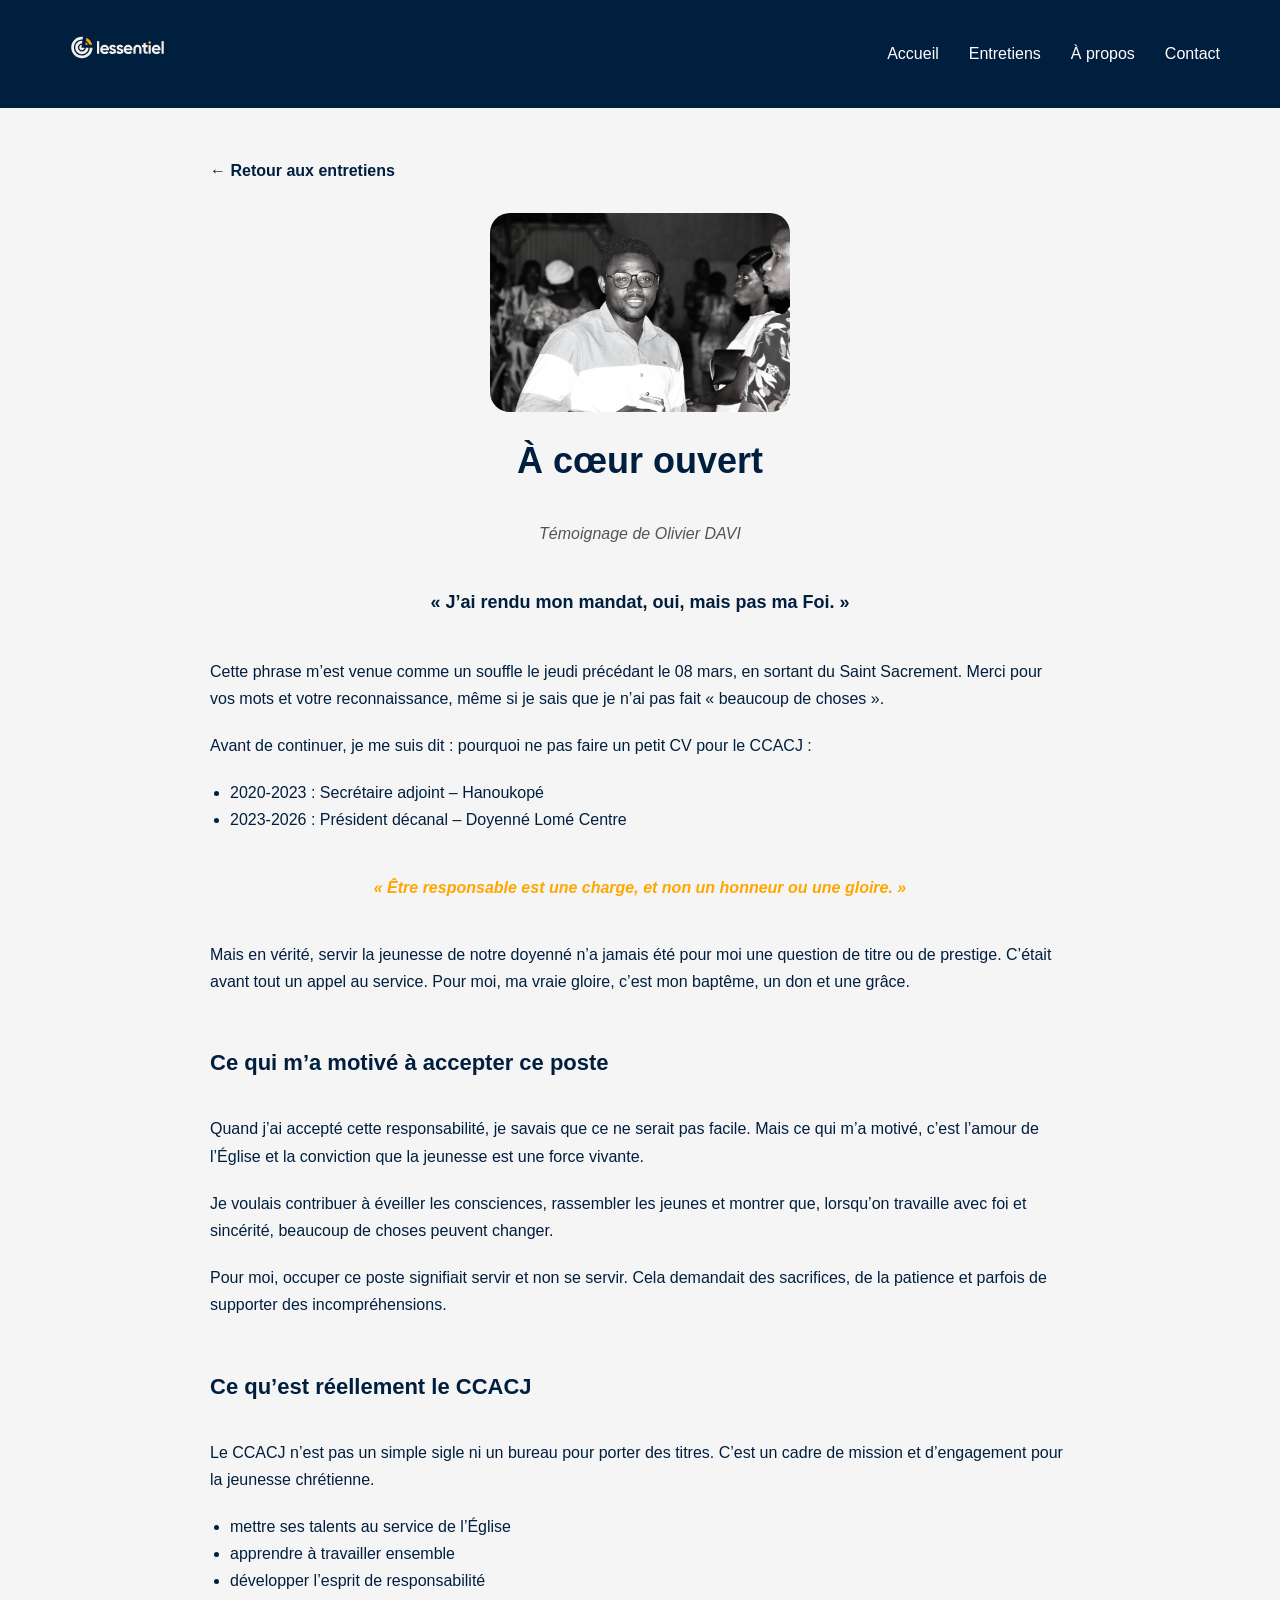
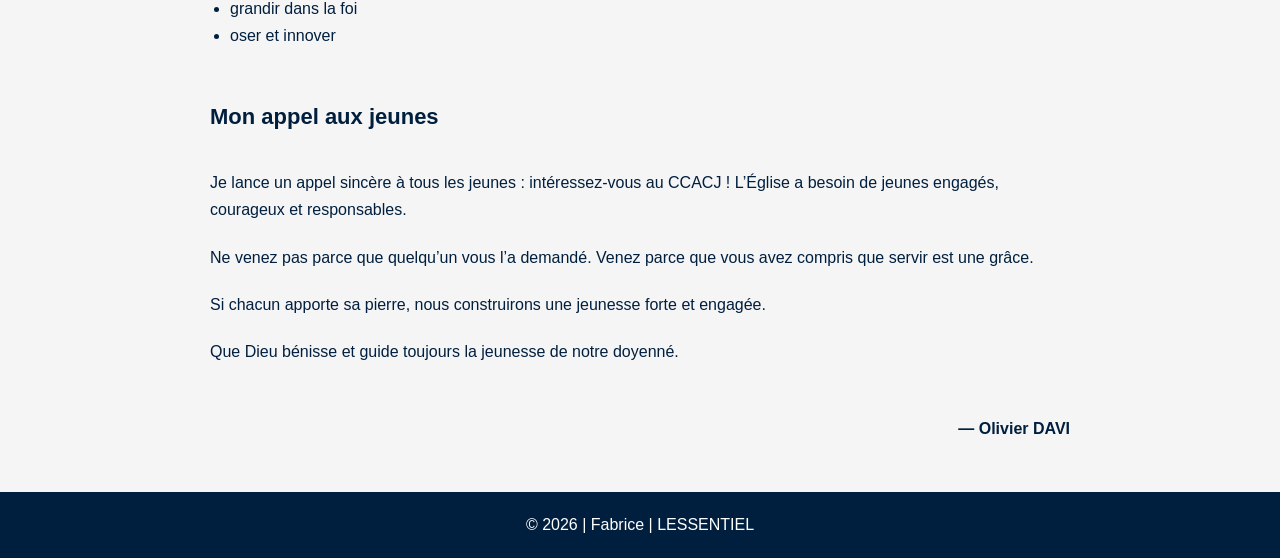
==== entretien-olivier.html @ 6717116d "Add files via upload" ====
<!DOCTYPE html>
<html lang="fr">
<head>
    <meta charset="UTF-8">
    <meta name="viewport" content="width=device-width, initial-scale=1.0">
    <title>Entretien – Olivier DAVI | LESSENTIEL</title>
    <link rel="stylesheet" href="style.css">
</head>
<body>

<header>
    <div class="logo">
        <a href="index.html"><img src="lessentiellogosvg 1.svg" alt="Logo LESSENTIEL"></a>
    </div>

    <nav>
        <ul class="nav-links">
            <li><a href="index.html#Accueil">Accueil</a></li>
            <li><a href="index.html#Entretiens">Entretiens</a></li>
            <li><a href="index.html#apropos">À propos</a></li>
            <li><a href="index.html#Contact">Contact</a></li>
        </ul>
        <div class="burger">
            <div class="line1"></div>
            <div class="line2"></div>
            <div class="line3"></div>
        </div>
    </nav>
</header>

<section class="article">
    <a href="index.html#Entretiens" class="back-btn">← Retour aux entretiens</a>

    <div class="article-content">
        <img src="olivier.jpeg" alt="Portrait de Olivier Davi" class="article-img">

        <h1>À cœur ouvert</h1>
        <p class="meta">Témoignage de Olivier DAVI</p>

        <p class="intro">« J’ai rendu mon mandat, oui, mais pas ma Foi. »</p>

        <p>Cette phrase m’est venue comme un souffle le jeudi précédant le 08 mars, en sortant du Saint Sacrement. Merci pour vos mots et votre reconnaissance, même si je sais que je n’ai pas fait « beaucoup de choses ».</p>

        <p>Avant de continuer, je me suis dit : pourquoi ne pas faire un petit CV pour le CCACJ :</p>
        <ul>
            <li>2020-2023 : Secrétaire adjoint – Hanoukopé</li>
            <li>2023-2026 : Président décanal – Doyenné Lomé Centre</li>
        </ul>

        <p class="highlight">« Être responsable est une charge, et non un honneur ou une gloire. »</p>
        <p>Mais en vérité, servir la jeunesse de notre doyenné n’a jamais été pour moi une question de titre ou de prestige. C’était avant tout un appel au service. Pour moi, ma vraie gloire, c’est mon baptême, un don et une grâce.</p>

        <h3 class="section-title">Ce qui m’a motivé à accepter ce poste</h3>
        <p>Quand j’ai accepté cette responsabilité, je savais que ce ne serait pas facile. Mais ce qui m’a motivé, c’est l’amour de l’Église et la conviction que la jeunesse est une force vivante.</p>
        <p>Je voulais contribuer à éveiller les consciences, rassembler les jeunes et montrer que, lorsqu’on travaille avec foi et sincérité, beaucoup de choses peuvent changer.</p>
        <p>Pour moi, occuper ce poste signifiait servir et non se servir. Cela demandait des sacrifices, de la patience et parfois de supporter des incompréhensions.</p>

        <h3 class="section-title">Ce qu’est réellement le CCACJ</h3>
        <p>Le CCACJ n’est pas un simple sigle ni un bureau pour porter des titres. C’est un cadre de mission et d’engagement pour la jeunesse chrétienne.</p>
        <ul>
            <li>mettre ses talents au service de l’Église</li>
            <li>apprendre à travailler ensemble</li>
            <li>développer l’esprit de responsabilité</li>
            <li>grandir dans la foi</li>
            <li>oser et innover</li>
        </ul>

        <h3 class="section-title">Mon appel aux jeunes</h3>
        <p>Je lance un appel sincère à tous les jeunes : intéressez-vous au CCACJ ! L’Église a besoin de jeunes engagés, courageux et responsables.</p>
        <p>Ne venez pas parce que quelqu’un vous l’a demandé. Venez parce que vous avez compris que servir est une grâce.</p>
        <p>Si chacun apporte sa pierre, nous construirons une jeunesse forte et engagée.</p>
        <p>Que Dieu bénisse et guide toujours la jeunesse de notre doyenné.</p>

        <p class="signature">— Olivier DAVI</p>
    </div>
</section>

<footer>
    <p>© 2026 | Fabrice | LESSENTIEL</p>
</footer>

<script src="script.js"></script>
</body>
</html>
---- style.css ----
/* ================= RESET ================= */
* {
    margin: 0;
    padding: 0;
    box-sizing: border-box;
}

body {
    font-family: 'Montserrat', sans-serif;
    background: #f5f5f5;
    color: #001f3f;
    line-height: 1.6;
}

/* ================= HEADER ================= */
header {
    display: flex;
    justify-content: space-between;
    align-items: center;
    padding: 20px 60px;
    background: #001f3f;
    color: #fff;
    position: relative;
    z-index: 1000;
}

.logo img {
    height: 60px;
}

/* NAVIGATION DESKTOP */
nav ul {
    display: flex;
    list-style: none;
    gap: 30px;
    flex-direction: row;
    position: static;
    height: auto;
    width: auto;
    background: none;
    align-items: center;
    justify-content: flex-end;
    padding: 0;
}

nav a {
    color: white;
    text-decoration: none;
    position: relative;
}

nav a::after {
    content: "";
    position: absolute;
    width: 0;
    height: 2px;
    background: #ffa700;
    left: 0;
    bottom: -5px;
    transition: 0.3s;
}

nav a:hover::after {
    width: 100%;
}

/* BURGER MENU (mobile) */
.burger {
    display: none;
    flex-direction: column;
    justify-content: space-between;
    width: 25px;
    height: 20px;
    cursor: pointer;
    z-index: 10001;
}

.burger div {
    width: 100%;
    height: 3px;
    background: white;
    border-radius: 2px;
    transition: all 0.3s ease;
}

/* ================= HERO ================= */
.hero {
    height: 90vh;
    background: url('maqaccueil.jpg') center/cover no-repeat;
    display: flex;
    justify-content: center;
    align-items: center;
    text-align: center;
    color: #fff;
    position: relative;
    padding: 0 20px;
}

.hero::before {
    content: "";
    position: absolute;
    width: 100%;
    height: 100%;
    background: rgba(0,31,63,0.7);
    z-index: 1;
}

.hero-content {
    position: relative;
    z-index: 2;
}

.hero h1 {
    font-size: 64px;
    text-transform: uppercase;
}

.hero p {
    margin: 20px 0;
}

.btn {
    background: #ffa700;
    padding: 14px 30px;
    border-radius: 50px;
    text-decoration: none;
    color: #001f3f;
    transition: 0.3s;
}

.btn:hover {
    background: white;
    transform: translateY(-2px);
}

/* ================= CARDS ================= */
.cards {
    display: flex;
    gap: 30px;
    flex-wrap: wrap;
    justify-content: center;
    padding: 20px;
    max-width: 1200px;
    margin: auto;
}

.card {
    background: white;
    width: 300px;
    border-radius: 20px;
    overflow: hidden;
    transition: 0.3s;
    box-shadow: 0 15px 40px rgba(0,0,0,0.06);
}

.card:hover {
    transform: translateY(-10px) scale(1.02);
}

.card img {
    width: 100%;
    height: 200px;
    object-fit: cover;
}

.card-content {
    padding: 20px;
}

.card a {
    color: #ffa700;
}

/* ================= ABOUT ================= */
.about {
    background: #001f3f;
    color: white;
    border-radius: 30px;
    display: flex;
    gap: 50px;
    align-items: center;
    flex-wrap: wrap;
    padding: 50px 40px;
    max-width: 1200px;
    margin: auto;
}

.ap {
    display: flex;
    justify-content: center;
    width: 100%;
    color: #ffa700;
    font-size: 28px;
    margin-bottom: 20px;
}

.bloctext {
    flex: 1;
    padding: 20px;
    min-width: 250px;
}

.blocimage {
    flex: 1;
    display: flex;
    justify-content: center;
    align-items: center;
    min-width: 250px;
}

.blocimage img {
    max-width: 300px;
    border-radius: 20px;
}

/* ================= CONTACT ================= */
.contact-title, .section-title {
    text-align: center;
    font-size: 32px;
    margin-bottom: 30px;
}

.contact-subtitle {
    text-align: center;
    margin-bottom: 40px;
    color: #555;
}

.contact-container {
    display: flex;
    gap: 50px;
    justify-content: center;
    align-items: flex-start;
    flex-wrap: wrap;
    padding: 0 20px;
    max-width: 1200px;
    margin: auto;
}

.contact-info {
    flex: 1;
    min-width: 250px;
}

.contact-form {
    flex: 1;
    min-width: 250px;
    background: white;
    padding: 30px;
    border-radius: 15px;
}

input, textarea {
    width: 100%;
    padding: 12px;
    margin-top: 5px;
    border-radius: 8px;
    border: 1px solid #ddd;
}

button {
    margin-top: 15px;
    width: 100%;
    padding: 12px;
    border: none;
    background: #001f3f;
    color: white;
    border-radius: 30px;
}

/* ================= ARTICLE ================= */
.article {
    padding: 50px 20px;
    max-width: 900px;
    margin: auto;
}

.article-content {
    display: flex;
    flex-direction: column;
    gap: 20px;
}

.article-img {
    width: 300px;
    max-width: 100%;
    border-radius: 20px;
    margin: auto;
    display: block;
}

.article h1 {
    font-size: 36px;
    text-align: center;
    color: #001f3f;
    margin-bottom: 10px;
}

.article .meta {
    text-align: center;
    color: #555;
    font-style: italic;
}

.article .intro {
    font-weight: bold;
    font-size: 18px;
    text-align: center;
    margin: 20px 0;
}

.article p, .article ul {
    font-size: 16px;
    line-height: 1.7;
    color: #001f3f;
}

.article ul {
    margin-left: 20px;
    list-style: disc;
}

.article .highlight {
    font-style: italic;
    font-weight: bold;
    color: #ffa700;
    margin: 20px 0;
    text-align: center;
}

.article .section-title {
    font-size: 22px;
    color: #001f3f;
    margin: 30px 0 15px;
    text-align: left;
}

.article .signature {
    font-weight: bold;
    text-align: right;
    margin-top: 30px;
    font-size: 16px;
}

.back-btn {
    display: inline-block;
    margin-bottom: 30px;
    color: #001f3f;
    text-decoration: none;
    font-weight: bold;
}

.back-btn:hover {
    color: #ffa700;
}

/* ================= FOOTER ================= */
footer {
    background: #001f3f;
    color: white;
    text-align: center;
    padding: 20px;
}

/* ================= RESPONSIVE ================= */
@media(max-width:768px){
    header { flex-direction: row; justify-content: space-between; padding: 20px 30px; }

    .burger { display: flex; }

    nav ul {
        flex-direction: column;
        position: fixed;
        top: 0;
        right: 0;
        height: 100vh;
        width: 60%;
        background: #001f3f;
        align-items: center;
        justify-content: center;
        gap: 40px;
        transform: translateX(100%);
        transition: transform 0.3s ease-in-out;
        padding-top: 100px;
        z-index: 10000;
    }

    .nav-active { transform: translateX(0); }
    .toggle .line1 { transform: rotate(-45deg) translate(-5px, 6px); }
    .toggle .line2 { opacity: 0; }
    .toggle .line3 { transform: rotate(45deg) translate(-5px, -6px); }

    /* ABOUT IMAGE CENTERED */
    .about { flex-direction: column; text-align: center; padding: 30px 20px; }
    .blocimage { justify-content: center; margin-top: 20px; }

    /* ARTICLE */
    .article { padding: 30px 15px; }
    .article h1 { font-size: 28px; }
    .article .intro { font-size: 16px; }
    .article .section-title { font-size: 20px; text-align: left; }
    .article .signature { text-align: center; }
}
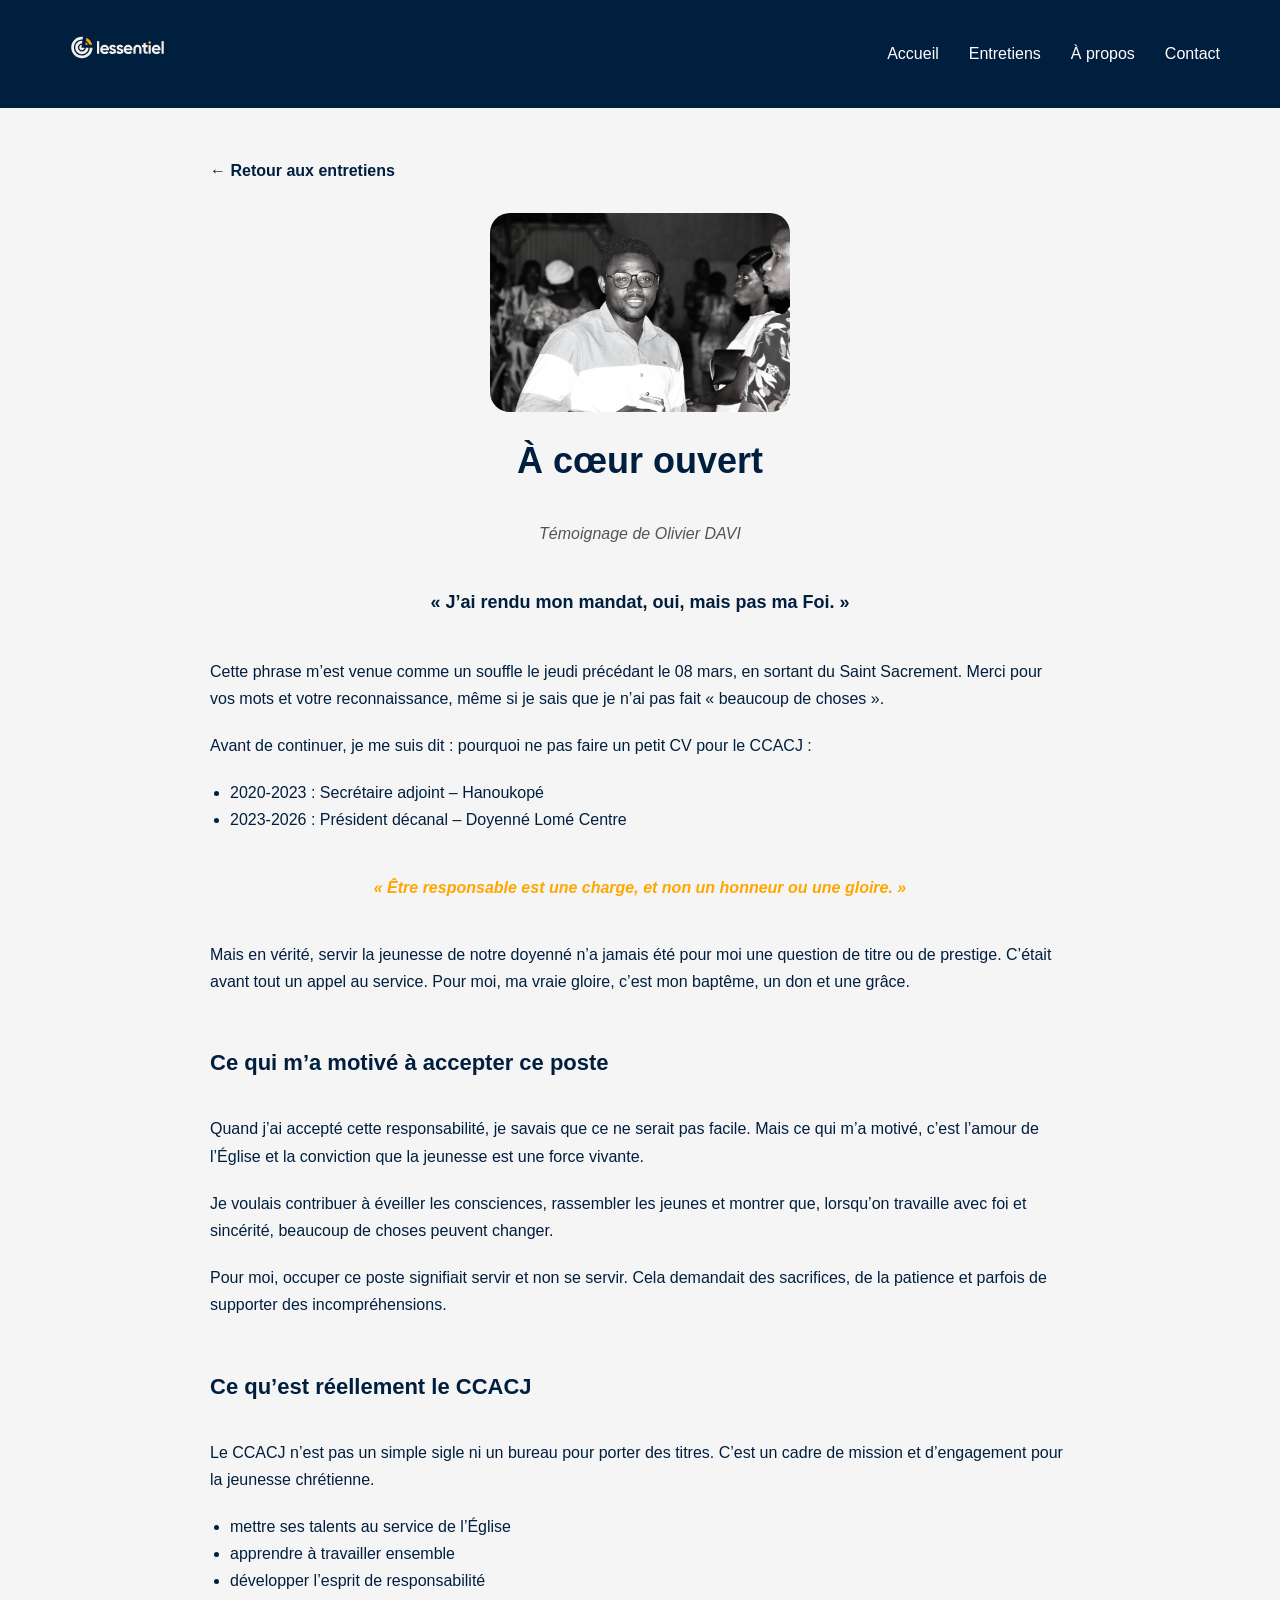
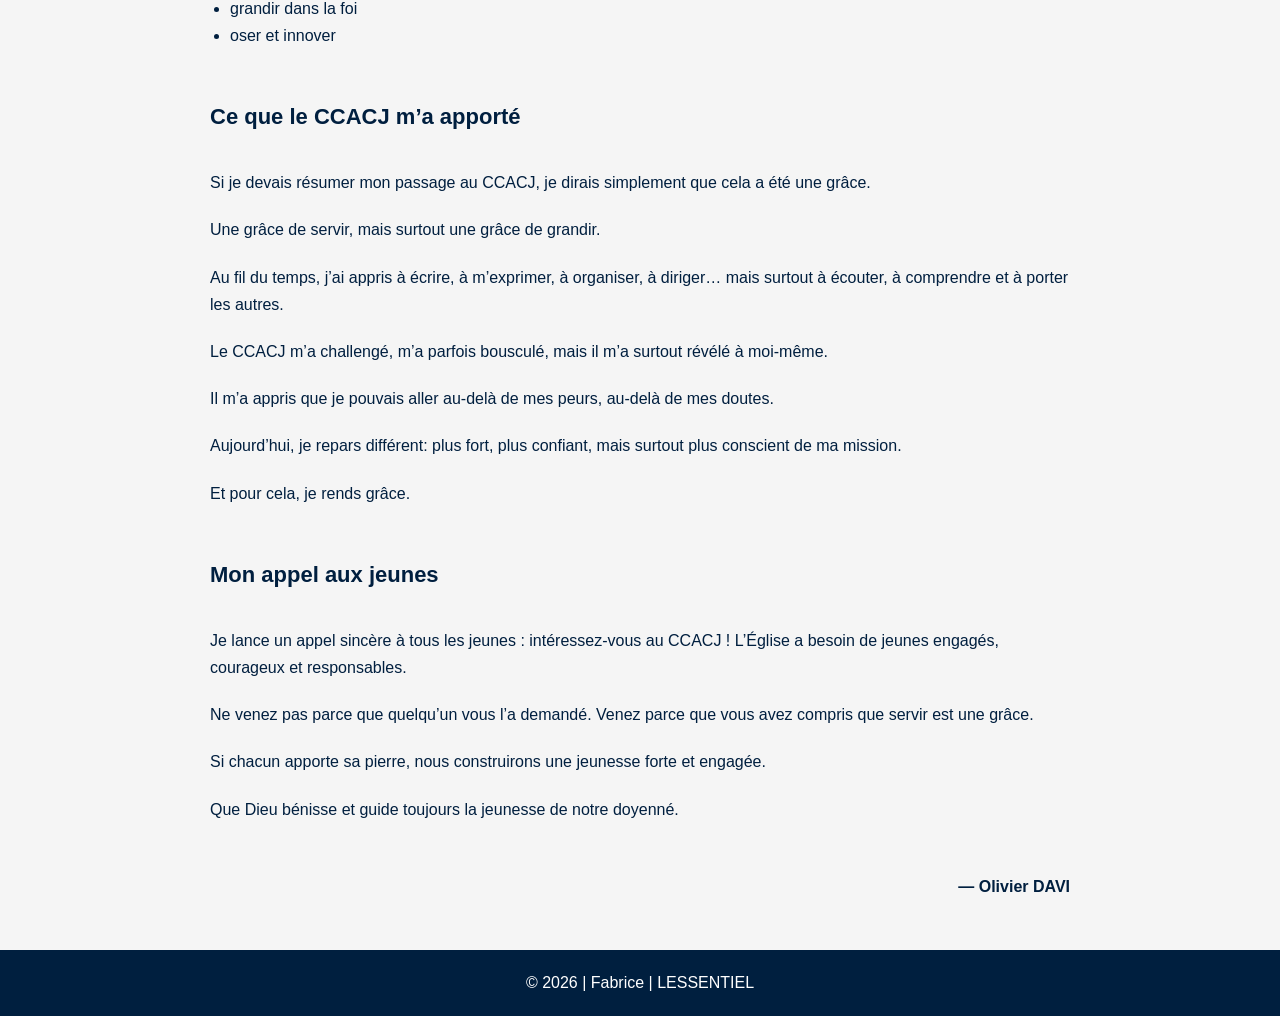
==== commit 7dcd54d3: "Update entretien-olivier.html" ====
--- a/entretien-olivier.html
+++ b/entretien-olivier.html
@@ -64,6 +64,15 @@
             <li>grandir dans la foi</li>
             <li>oser et innover</li>
         </ul>
+        
+        <h3 class="section-title"> Ce que le CCACJ m’a apporté</h3>
+        <p>Si je devais résumer mon passage au CCACJ, je dirais simplement que cela a été une grâce.</p>
+        <p>Une grâce de servir, mais surtout une grâce de grandir.</p>
+        <p>Au fil du temps, j’ai appris à écrire, à m’exprimer, à organiser, à diriger… mais surtout à écouter, à comprendre et à porter les autres.</p>
+        <p>Le CCACJ m’a challengé, m’a parfois bousculé, mais il m’a surtout révélé à moi-même.</p>
+         <p>Il m’a appris que je pouvais aller au-delà de mes peurs, au-delà de mes doutes.</p>
+         <p>Aujourd’hui, je repars différent: plus fort, plus confiant, mais surtout plus conscient de ma mission.</p>
+         <p>Et pour cela, je rends grâce.</p>
 
         <h3 class="section-title">Mon appel aux jeunes</h3>
         <p>Je lance un appel sincère à tous les jeunes : intéressez-vous au CCACJ ! L’Église a besoin de jeunes engagés, courageux et responsables.</p>
@@ -81,4 +90,4 @@
 
 <script src="script.js"></script>
 </body>
-</html>+</html>
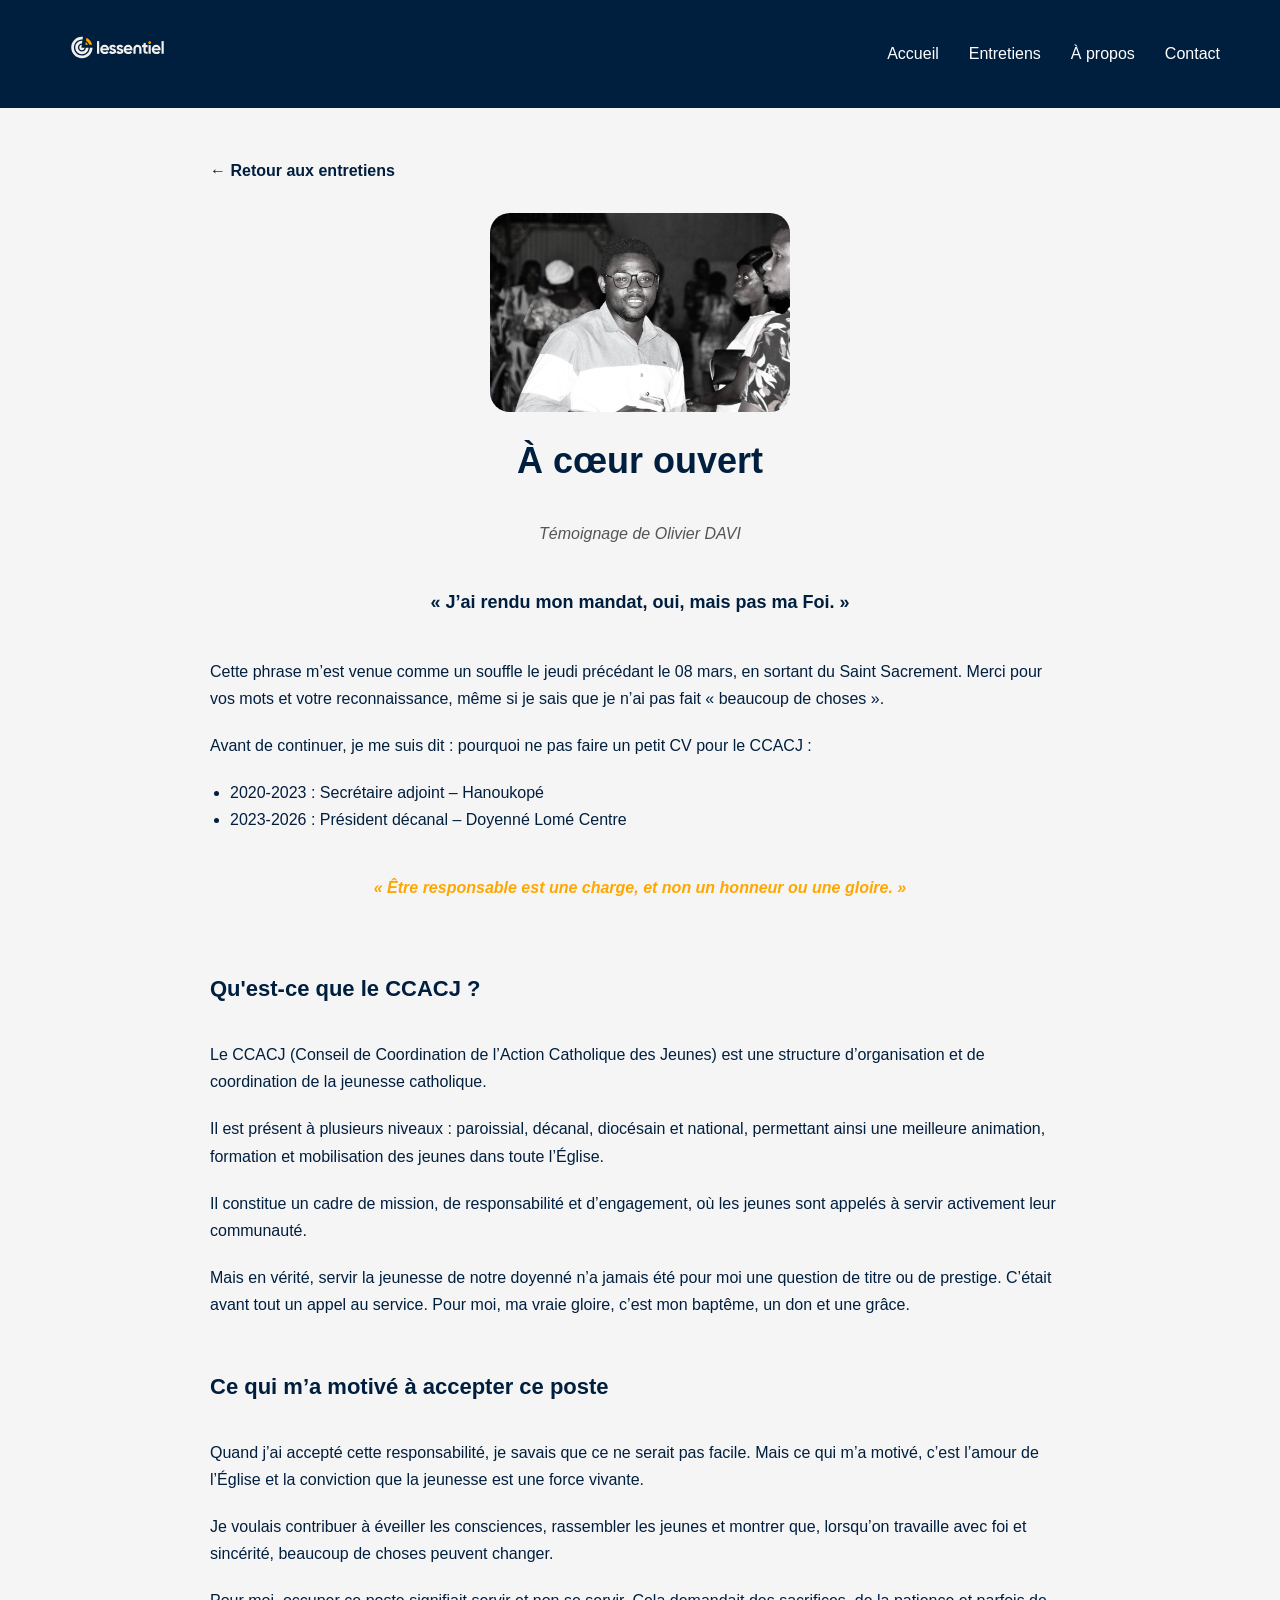
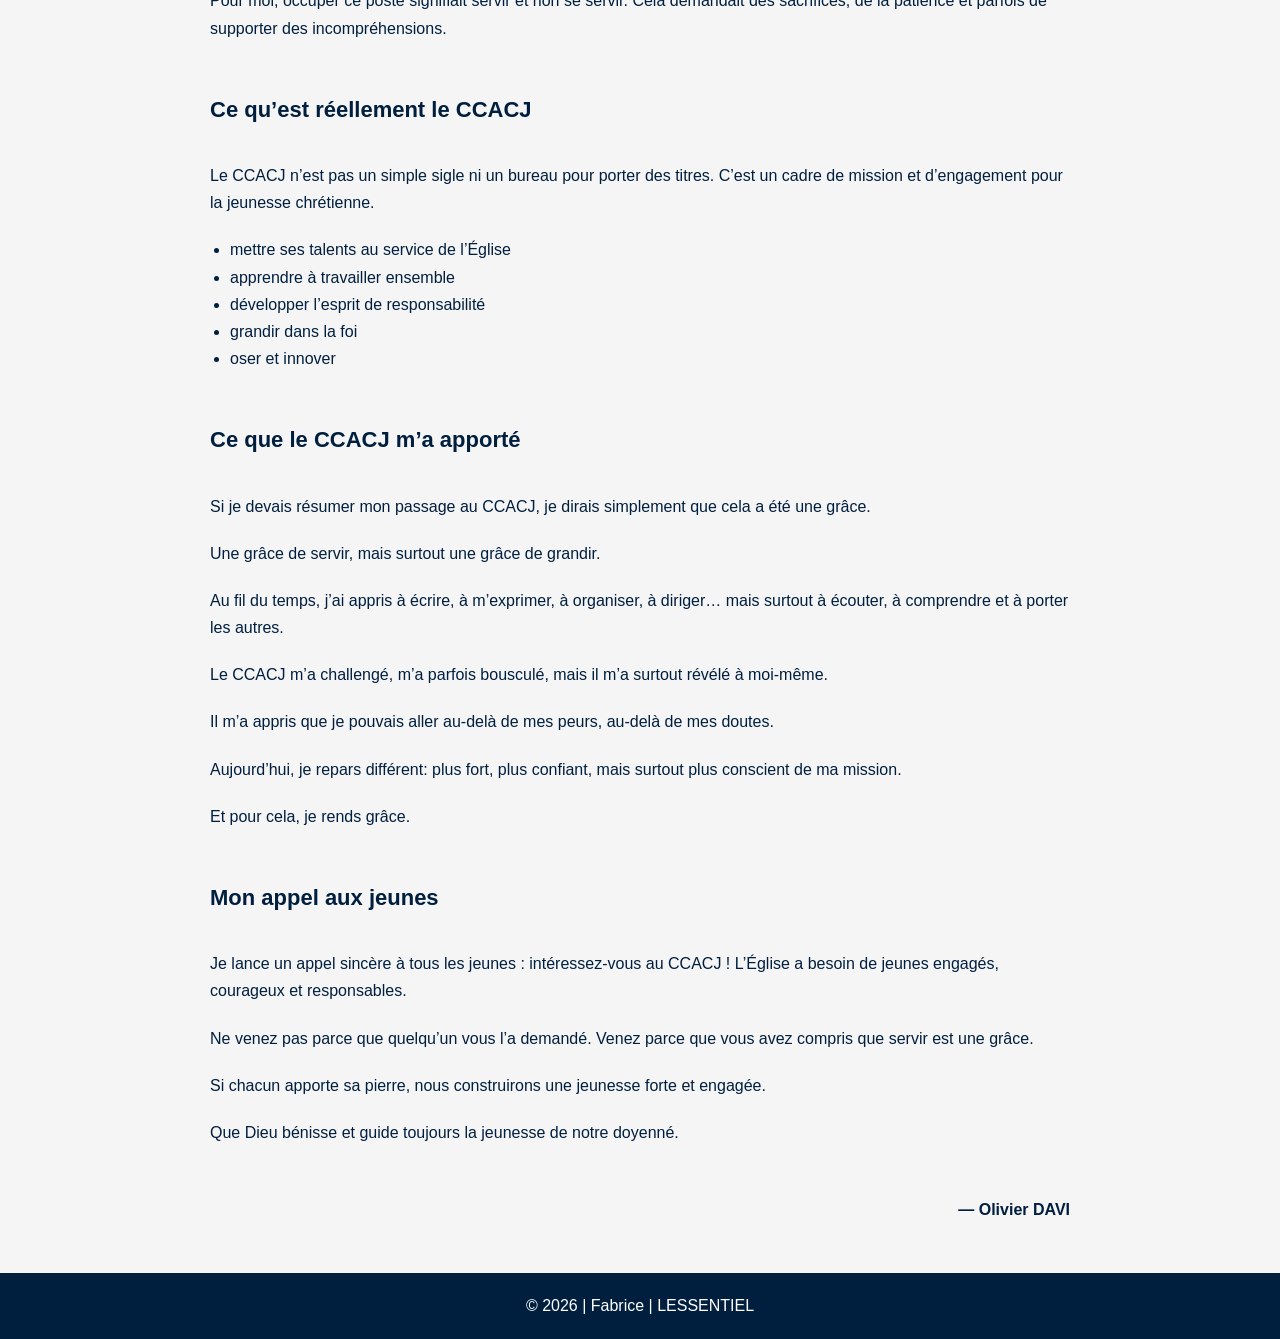
==== commit 7bb5d88e: "Update entretien-olivier.html" ====
--- a/entretien-olivier.html
+++ b/entretien-olivier.html
@@ -48,6 +48,12 @@
         </ul>
 
         <p class="highlight">« Être responsable est une charge, et non un honneur ou une gloire. »</p>
+        
+        <h3 class="section-title">Qu'est-ce que le CCACJ ?</h3>
+        <p>Le CCACJ (Conseil de Coordination de l’Action Catholique des Jeunes) est une structure d’organisation et de coordination de la jeunesse catholique.</p>
+        <p>Il est présent à plusieurs niveaux : paroissial, décanal, diocésain et national, permettant ainsi une meilleure animation, formation et mobilisation des jeunes dans toute l’Église.</p>
+        <p>Il constitue un cadre de mission, de responsabilité et d’engagement, où les jeunes sont appelés à servir activement leur communauté.</p>
+        
         <p>Mais en vérité, servir la jeunesse de notre doyenné n’a jamais été pour moi une question de titre ou de prestige. C’était avant tout un appel au service. Pour moi, ma vraie gloire, c’est mon baptême, un don et une grâce.</p>
 
         <h3 class="section-title">Ce qui m’a motivé à accepter ce poste</h3>
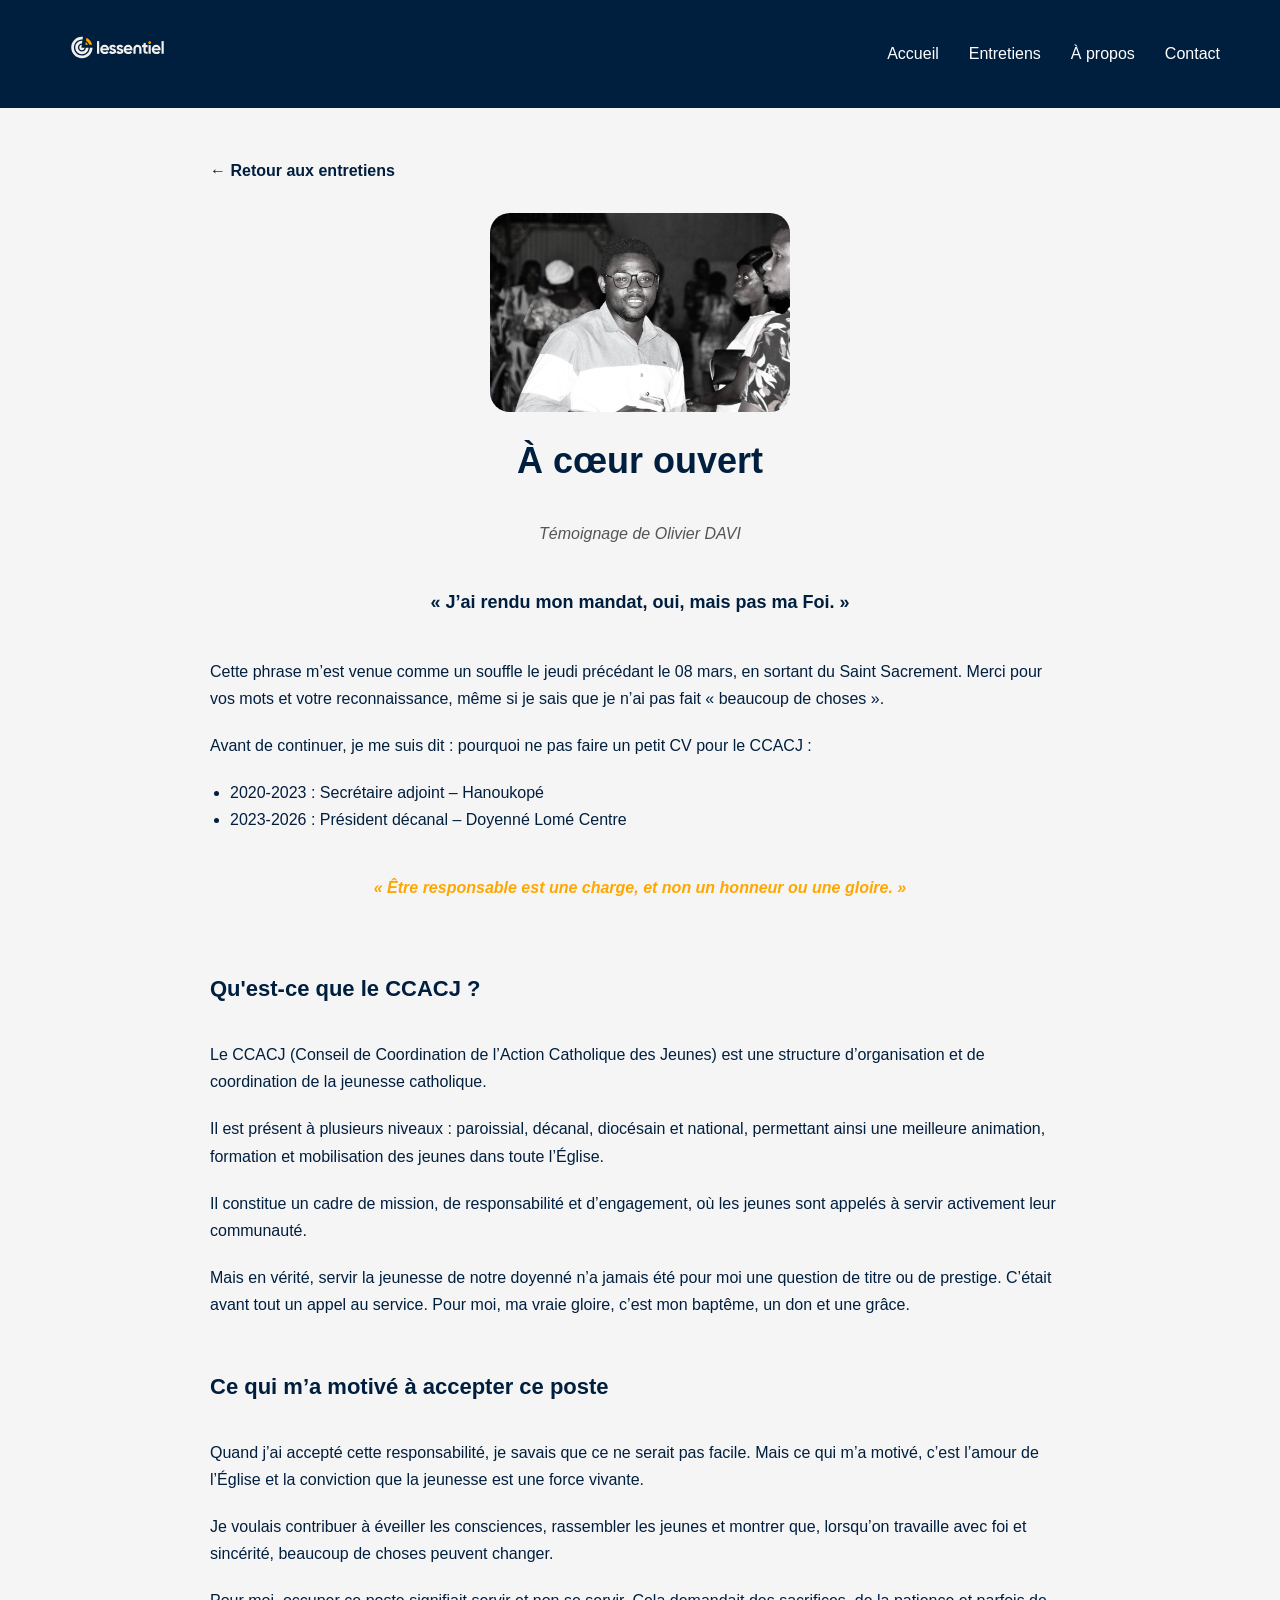
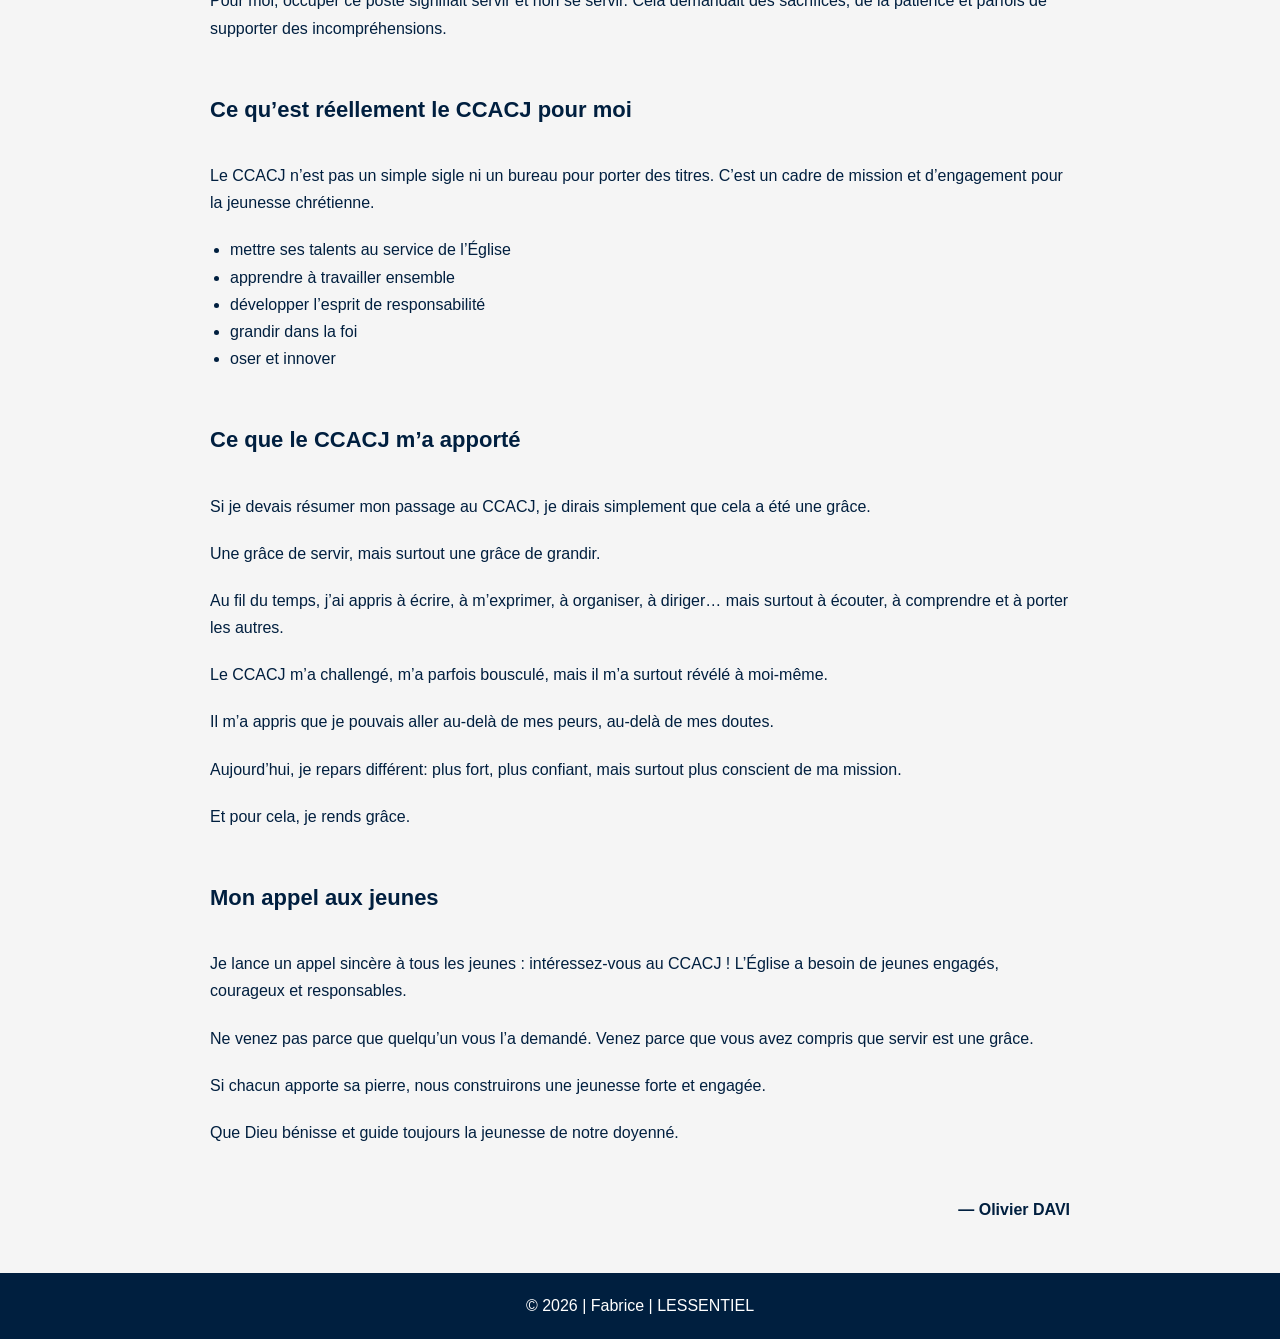
==== commit 633cd786: "Update entretien-olivier.html" ====
--- a/entretien-olivier.html
+++ b/entretien-olivier.html
@@ -61,7 +61,7 @@
         <p>Je voulais contribuer à éveiller les consciences, rassembler les jeunes et montrer que, lorsqu’on travaille avec foi et sincérité, beaucoup de choses peuvent changer.</p>
         <p>Pour moi, occuper ce poste signifiait servir et non se servir. Cela demandait des sacrifices, de la patience et parfois de supporter des incompréhensions.</p>
 
-        <h3 class="section-title">Ce qu’est réellement le CCACJ</h3>
+        <h3 class="section-title">Ce qu’est réellement le CCACJ pour moi</h3>
         <p>Le CCACJ n’est pas un simple sigle ni un bureau pour porter des titres. C’est un cadre de mission et d’engagement pour la jeunesse chrétienne.</p>
         <ul>
             <li>mettre ses talents au service de l’Église</li>
